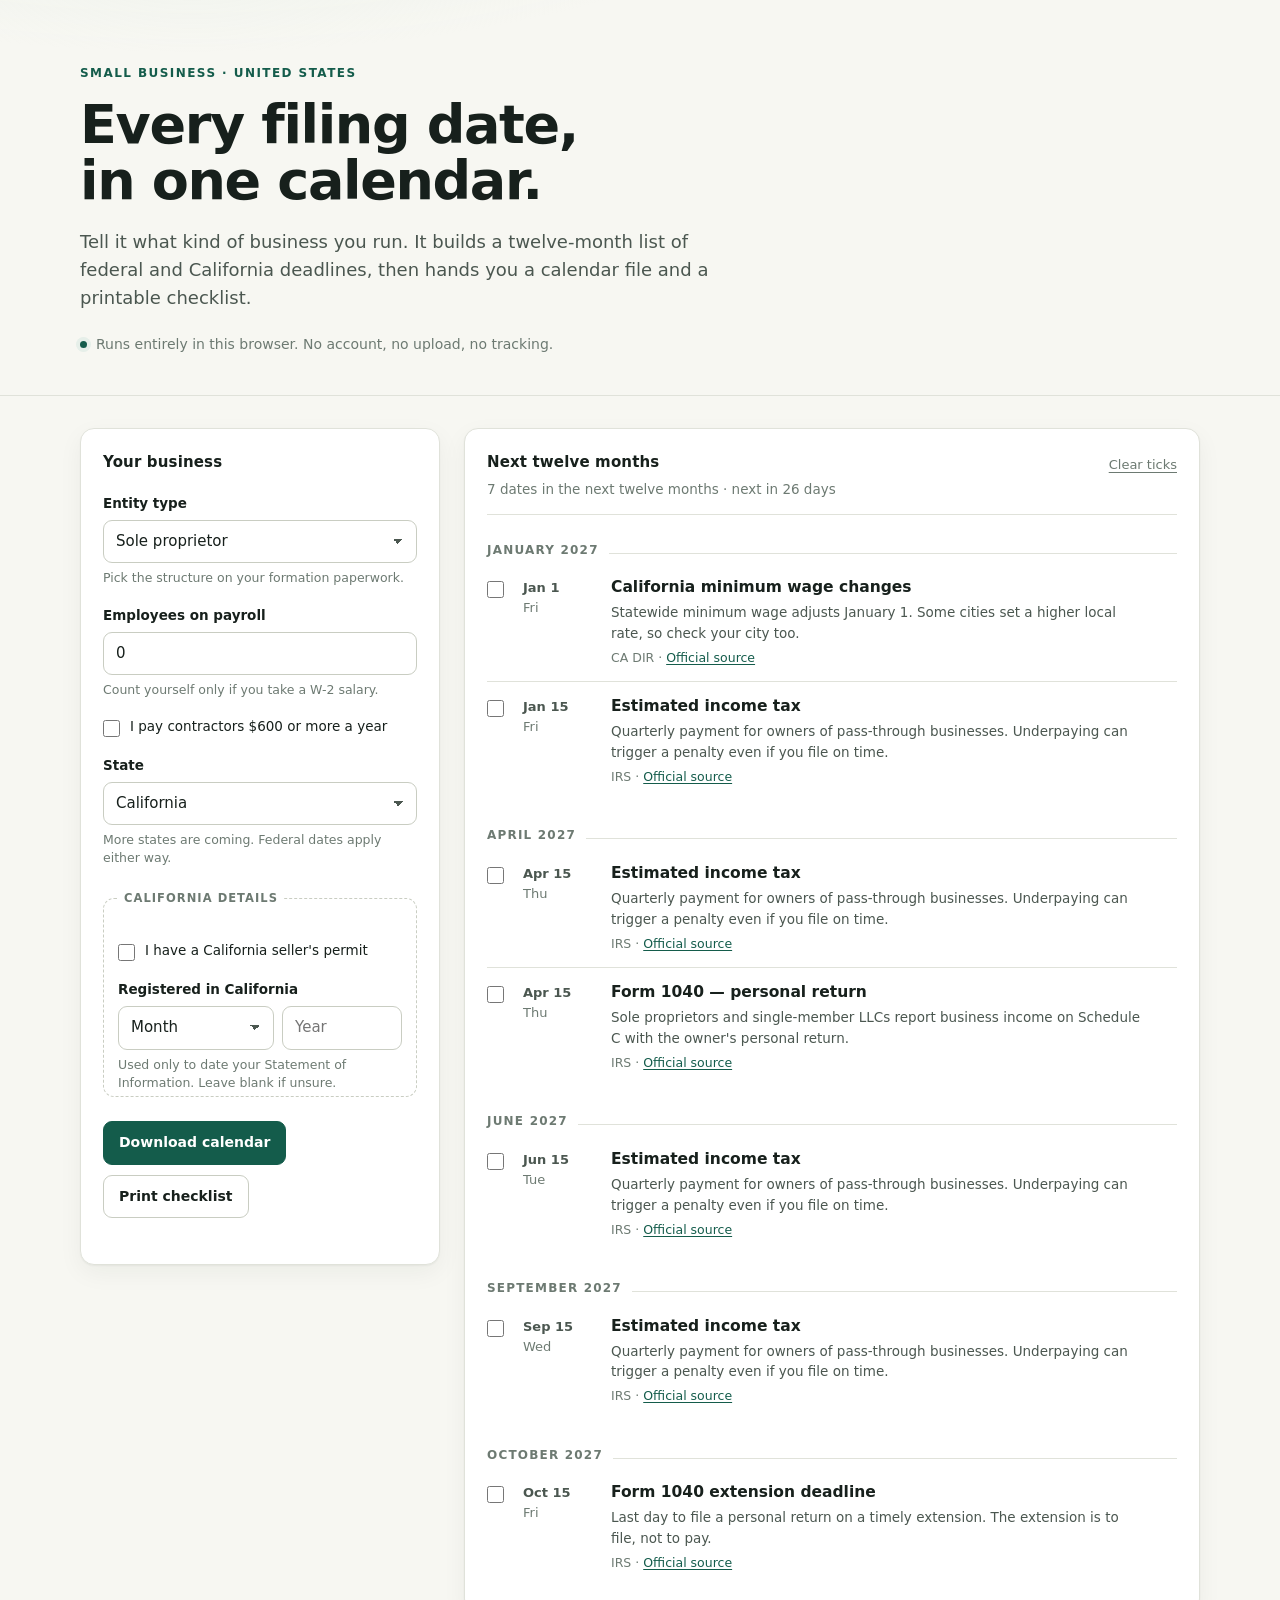
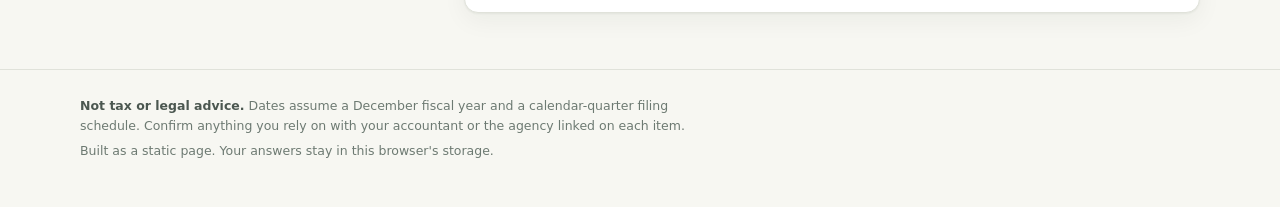
==== index.html @ 642ac3b4 "Deadline calendar: US federal and California filing dates" ====
<!doctype html>
<html lang="en">
<head>
  <meta charset="utf-8">
  <meta name="viewport" content="width=device-width, initial-scale=1">
  <meta name="color-scheme" content="light">
  <title>Deadline Calendar — US business filing dates</title>
  <meta name="description" content="Answer a few questions and get every US federal and California filing deadline for the next twelve months as a calendar file and a printable checklist. Runs entirely in your browser.">
  <link rel="icon" href="data:image/svg+xml,<svg xmlns='http://www.w3.org/2000/svg' viewBox='0 0 32 32'><rect width='32' height='32' rx='7' fill='%23145c4b'/><rect x='8' y='10' width='16' height='14' rx='2' fill='none' stroke='%23f7f7f2' stroke-width='2'/><path d='M8 15h16M12 8v4M20 8v4' stroke='%23f7f7f2' stroke-width='2'/></svg>">
  <link rel="stylesheet" href="styles.css">
</head>
<body>
  <a class="skip" href="#results">Skip to results</a>

  <header class="masthead">
    <div class="wrap">
      <p class="eyebrow">Small business · United States</p>
      <h1>Every filing date,<br>in one calendar.</h1>
      <p class="lede">
        Tell it what kind of business you run. It builds a twelve-month list of federal
        and California deadlines, then hands you a calendar file and a printable checklist.
      </p>
      <p class="privacy">
        <span class="dot" aria-hidden="true"></span>
        Runs entirely in this browser. No account, no upload, no tracking.
      </p>
    </div>
  </header>

  <main class="wrap layout">
    <form class="panel form" id="profile" autocomplete="off">
      <h2 class="panel__title">Your business</h2>

      <div class="field">
        <label for="entity">Entity type</label>
        <select id="entity" name="entity">
          <option value="sole">Sole proprietor</option>
          <option value="smllc">Single-member LLC</option>
          <option value="llc">Multi-member LLC</option>
          <option value="partnership">Partnership</option>
          <option value="scorp">S corporation</option>
          <option value="ccorp">C corporation</option>
          <option value="nonprofit">Nonprofit</option>
        </select>
        <p class="hint">Pick the structure on your formation paperwork.</p>
      </div>

      <div class="field">
        <label for="employees">Employees on payroll</label>
        <input id="employees" name="employees" type="number" min="0" max="100000" step="1" value="0" inputmode="numeric">
        <p class="hint">Count yourself only if you take a W-2 salary.</p>
      </div>

      <div class="field field--check">
        <input id="contractors" name="contractors" type="checkbox">
        <label for="contractors">I pay contractors $600 or more a year</label>
      </div>

      <div class="field">
        <label for="state">State</label>
        <select id="state" name="state">
          <option value="CA">California</option>
          <option value="none">Federal only</option>
        </select>
        <p class="hint">More states are coming. Federal dates apply either way.</p>
      </div>

      <fieldset class="sub" id="ca-fields">
        <legend>California details</legend>

        <div class="field field--check">
          <input id="salesTax" name="salesTax" type="checkbox">
          <label for="salesTax">I have a California seller's permit</label>
        </div>

        <div class="field">
          <label for="caMonth">Registered in California</label>
          <div class="pair">
            <select id="caMonth" name="caMonth">
              <option value="">Month</option>
            </select>
            <input id="caYear" name="caYear" type="number" min="1900" max="2100" step="1" placeholder="Year" inputmode="numeric">
          </div>
          <p class="hint">Used only to date your Statement of Information. Leave blank if unsure.</p>
        </div>
      </fieldset>

      <div class="actions">
        <button class="btn btn--primary" type="button" id="download">Download calendar</button>
        <button class="btn" type="button" id="print">Print checklist</button>
      </div>
      <p class="fineprint" id="form-note"></p>
    </form>

    <section class="panel results" id="results" aria-live="polite" tabindex="-1">
      <div class="results__head">
        <div>
          <h2 class="panel__title">Next twelve months</h2>
          <p class="count" id="count">—</p>
        </div>
        <button class="linkbtn" type="button" id="clear">Clear ticks</button>
      </div>
      <div id="list"></div>
    </section>
  </main>

  <footer class="foot">
    <div class="wrap">
      <p>
        <strong>Not tax or legal advice.</strong> Dates assume a December fiscal year and a
        calendar-quarter filing schedule. Confirm anything you rely on with your accountant
        or the agency linked on each item.
      </p>
      <p class="foot__meta">Built as a static page. Your answers stay in this browser's storage.</p>
    </div>
  </footer>

  <script src="rules.js"></script>
  <script src="ics.js"></script>
  <script src="app.js"></script>
</body>
</html>
---- styles.css ----
:root {
  --ink: #17201c;
  --ink-soft: #4b5750;
  --ink-faint: #6d7a72;
  --paper: #f7f7f2;
  --card: #ffffff;
  --line: #e0e2da;
  --line-strong: #c9cdc2;
  --accent: #145c4b;
  --accent-soft: #e6efe9;
  --warn: #8a4b12;
  --radius: 14px;
  --shadow: 0 1px 2px rgba(23, 32, 28, 0.05), 0 8px 24px rgba(23, 32, 28, 0.05);
}

* {
  box-sizing: border-box;
}

html {
  -webkit-text-size-adjust: 100%;
}

body {
  margin: 0;
  background: var(--paper);
  color: var(--ink);
  font-family: ui-sans-serif, system-ui, -apple-system, "Segoe UI", Roboto, Helvetica, Arial, sans-serif;
  font-size: 16px;
  line-height: 1.55;
  -webkit-font-smoothing: antialiased;
}

.wrap {
  width: min(1120px, 100% - 40px);
  margin-inline: auto;
}

.skip {
  position: absolute;
  left: -9999px;
  top: 12px;
  background: var(--ink);
  color: var(--paper);
  padding: 10px 16px;
  border-radius: 8px;
  z-index: 20;
}

.skip:focus {
  left: 12px;
}

/* Masthead */

.masthead {
  padding: 64px 0 40px;
  border-bottom: 1px solid var(--line);
  background:
    radial-gradient(900px 300px at 15% -40%, #e7efe8 0%, transparent 70%),
    var(--paper);
}

.eyebrow {
  margin: 0 0 14px;
  font-size: 12px;
  font-weight: 650;
  letter-spacing: 0.12em;
  text-transform: uppercase;
  color: var(--accent);
}

h1 {
  margin: 0;
  font-size: clamp(34px, 5.6vw, 54px);
  line-height: 1.05;
  letter-spacing: -0.025em;
  font-weight: 640;
}

.lede {
  max-width: 58ch;
  margin: 18px 0 0;
  font-size: 18px;
  color: var(--ink-soft);
}

.privacy {
  display: flex;
  align-items: center;
  gap: 9px;
  margin: 22px 0 0;
  font-size: 14px;
  color: var(--ink-faint);
}

.dot {
  width: 7px;
  height: 7px;
  border-radius: 50%;
  background: var(--accent);
  box-shadow: 0 0 0 4px var(--accent-soft);
}

/* Layout */

.layout {
  display: grid;
  grid-template-columns: minmax(300px, 360px) minmax(0, 1fr);
  gap: 24px;
  padding: 32px 0 56px;
  align-items: start;
}

.panel {
  background: var(--card);
  border: 1px solid var(--line);
  border-radius: var(--radius);
  box-shadow: var(--shadow);
}

.panel__title {
  margin: 0;
  font-size: 15px;
  font-weight: 650;
  letter-spacing: 0.01em;
}

/* Form */

.form {
  padding: 22px;
  position: sticky;
  top: 20px;
}

.field {
  margin-top: 18px;
}

.field label {
  display: block;
  font-size: 13.5px;
  font-weight: 600;
  margin-bottom: 6px;
}

.field--check {
  display: flex;
  align-items: flex-start;
  gap: 10px;
  margin-top: 18px;
}

.field--check input {
  width: 17px;
  height: 17px;
  margin: 3px 0 0;
  accent-color: var(--accent);
  flex: none;
}

.field--check label {
  margin: 0;
  font-weight: 500;
  line-height: 1.4;
}

select,
input[type="number"] {
  width: 100%;
  min-height: 42px;
  padding: 9px 12px;
  border: 1px solid var(--line-strong);
  border-radius: 9px;
  background: #fff;
  color: var(--ink);
  font: inherit;
  font-size: 15px;
}

select {
  appearance: none;
  background-image: linear-gradient(45deg, transparent 50%, var(--ink-soft) 50%),
    linear-gradient(135deg, var(--ink-soft) 50%, transparent 50%);
  background-position: calc(100% - 18px) 18px, calc(100% - 13px) 18px;
  background-size: 5px 5px, 5px 5px;
  background-repeat: no-repeat;
  padding-right: 34px;
}

select:focus-visible,
input:focus-visible,
button:focus-visible,
a:focus-visible {
  outline: 2px solid var(--accent);
  outline-offset: 2px;
}

.hint {
  margin: 6px 0 0;
  font-size: 12.5px;
  color: var(--ink-faint);
  line-height: 1.45;
}

.pair {
  display: grid;
  grid-template-columns: 1.3fr 1fr;
  gap: 8px;
}

.sub {
  margin: 22px 0 0;
  padding: 16px 14px 4px;
  border: 1px dashed var(--line-strong);
  border-radius: 11px;
}

.sub legend {
  padding: 0 6px;
  font-size: 11.5px;
  font-weight: 650;
  letter-spacing: 0.09em;
  text-transform: uppercase;
  color: var(--ink-faint);
}

.sub[hidden] {
  display: none;
}

.actions {
  display: flex;
  flex-wrap: wrap;
  gap: 10px;
  margin-top: 24px;
}

.btn {
  appearance: none;
  border: 1px solid var(--line-strong);
  background: #fff;
  color: var(--ink);
  font: inherit;
  font-size: 14px;
  font-weight: 600;
  padding: 10px 15px;
  border-radius: 9px;
  cursor: pointer;
  transition: background 140ms ease, border-color 140ms ease, opacity 140ms ease;
}

.btn:hover {
  background: #f2f4ef;
}

.btn--primary {
  background: var(--accent);
  border-color: var(--accent);
  color: #fff;
}

.btn--primary:hover {
  background: #0f4a3c;
}

.btn:disabled {
  opacity: 0.45;
  cursor: not-allowed;
}

.fineprint {
  margin: 12px 0 0;
  font-size: 12px;
  color: var(--ink-faint);
  min-height: 1em;
}

/* Results */

.results {
  padding: 22px 22px 26px;
}

.results__head {
  display: flex;
  align-items: flex-start;
  justify-content: space-between;
  gap: 16px;
  padding-bottom: 14px;
  border-bottom: 1px solid var(--line);
}

.count {
  margin: 4px 0 0;
  font-size: 13.5px;
  color: var(--ink-faint);
}

.linkbtn {
  background: none;
  border: 0;
  padding: 4px 0;
  font: inherit;
  font-size: 13px;
  color: var(--ink-faint);
  text-decoration: underline;
  text-underline-offset: 3px;
  cursor: pointer;
}

.linkbtn:hover {
  color: var(--ink);
}

.month {
  margin-top: 26px;
}

.month__head {
  display: flex;
  align-items: baseline;
  gap: 10px;
  margin: 0 0 4px;
  font-size: 12px;
  font-weight: 650;
  letter-spacing: 0.1em;
  text-transform: uppercase;
  color: var(--ink-faint);
}

.month__head::after {
  content: "";
  flex: 1;
  height: 1px;
  background: var(--line);
}

.items {
  list-style: none;
  margin: 0;
  padding: 0;
}

.item {
  display: grid;
  grid-template-columns: 22px 74px minmax(0, 1fr);
  gap: 0 14px;
  padding: 14px 0;
  border-bottom: 1px solid var(--line);
}

.item:last-child {
  border-bottom: 0;
}

.item input {
  width: 17px;
  height: 17px;
  margin: 4px 0 0;
  accent-color: var(--accent);
}

.item__date {
  font-variant-numeric: tabular-nums;
  font-size: 13px;
  font-weight: 600;
  color: var(--ink-soft);
  padding-top: 1px;
}

.item__date span {
  display: block;
  font-weight: 500;
  color: var(--ink-faint);
}

.item__body h3 {
  margin: 0;
  font-size: 15.5px;
  font-weight: 620;
  line-height: 1.35;
}

.item__body p {
  margin: 4px 0 0;
  font-size: 13.5px;
  color: var(--ink-soft);
  max-width: 62ch;
}

.item__meta {
  font-size: 12.5px !important;
  color: var(--ink-faint) !important;
}

.item__meta a {
  color: var(--accent);
  text-underline-offset: 2px;
}

.item--done .item__body h3 {
  text-decoration: line-through;
  color: var(--ink-faint);
}

.item--done .item__body p,
.item--done .item__date {
  opacity: 0.55;
}

.empty {
  padding: 34px 4px;
  color: var(--ink-faint);
  font-size: 14px;
  max-width: 50ch;
}

.empty strong {
  display: block;
  color: var(--ink);
  font-size: 15px;
  margin-bottom: 4px;
}

/* Footer */

.foot {
  border-top: 1px solid var(--line);
  padding: 26px 0 40px;
  font-size: 12.5px;
  color: var(--ink-faint);
}

.foot p {
  margin: 0 0 6px;
  max-width: 78ch;
}

.foot strong {
  color: var(--ink-soft);
}

.foot__meta {
  margin-top: 12px;
}

/* Responsive */

@media (max-width: 880px) {
  .layout {
    grid-template-columns: 1fr;
    padding-top: 24px;
  }

  .form {
    position: static;
  }

  .masthead {
    padding: 44px 0 30px;
  }
}

@media (max-width: 520px) {
  .wrap {
    width: min(1120px, 100% - 28px);
  }

  .item {
    grid-template-columns: 20px minmax(0, 1fr);
    gap: 2px 12px;
  }

  .item input {
    grid-row: 1 / span 2;
  }

  .item__date {
    grid-column: 2;
    font-size: 12px;
  }

  .item__date span {
    display: inline;
    margin-left: 6px;
  }

  .item__body {
    grid-column: 2;
  }
}

/* Print */

@media print {
  :root {
    --paper: #fff;
  }

  body {
    background: #fff;
    font-size: 11pt;
  }

  .masthead {
    padding: 0 0 12pt;
    background: none;
    border-bottom: 1.5pt solid #000;
  }

  h1 {
    font-size: 20pt;
  }

  .lede,
  .privacy,
  .form,
  .linkbtn,
  .actions,
  .skip,
  .foot__meta {
    display: none !important;
  }

  .layout {
    display: block;
    padding: 0;
  }

  .panel {
    border: 0;
    box-shadow: none;
    border-radius: 0;
    padding: 0;
  }

  .results__head {
    margin-top: 12pt;
  }

  .item {
    break-inside: avoid;
    border-bottom: 0.5pt solid #bbb;
    padding: 6pt 0;
    grid-template-columns: 14pt 62pt minmax(0, 1fr);
  }

  .item input {
    appearance: none;
    border: 1pt solid #000;
    width: 11pt;
    height: 11pt;
    margin-top: 3pt;
  }

  .month {
    margin-top: 14pt;
    break-after: avoid;
  }

  .item__body p {
    font-size: 9pt;
    color: #333;
  }

  .item__meta a {
    color: #333;
    text-decoration: none;
  }

  a[href]::after {
    content: "";
  }

  .foot {
    border-top: 1pt solid #000;
    color: #333;
    font-size: 8.5pt;
    padding-top: 8pt;
  }

  .results {
    padding: 0;
  }
}
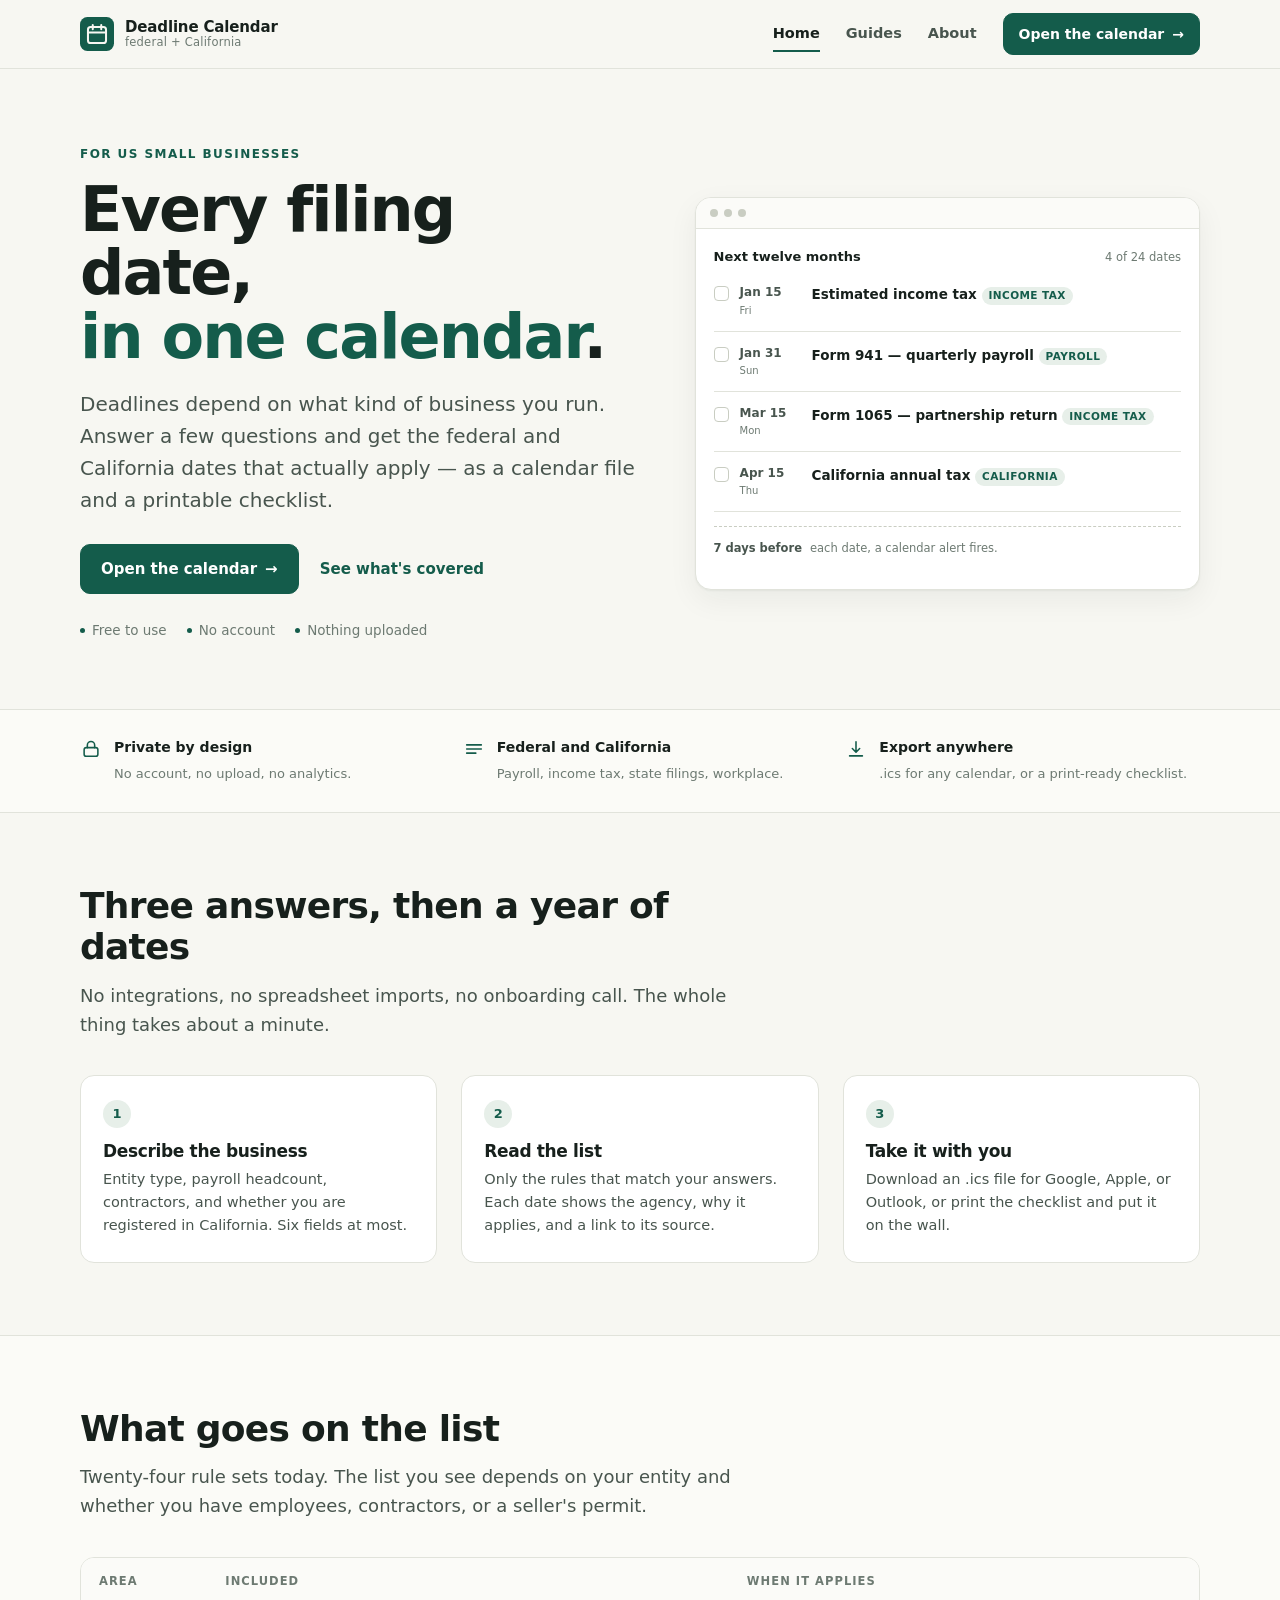
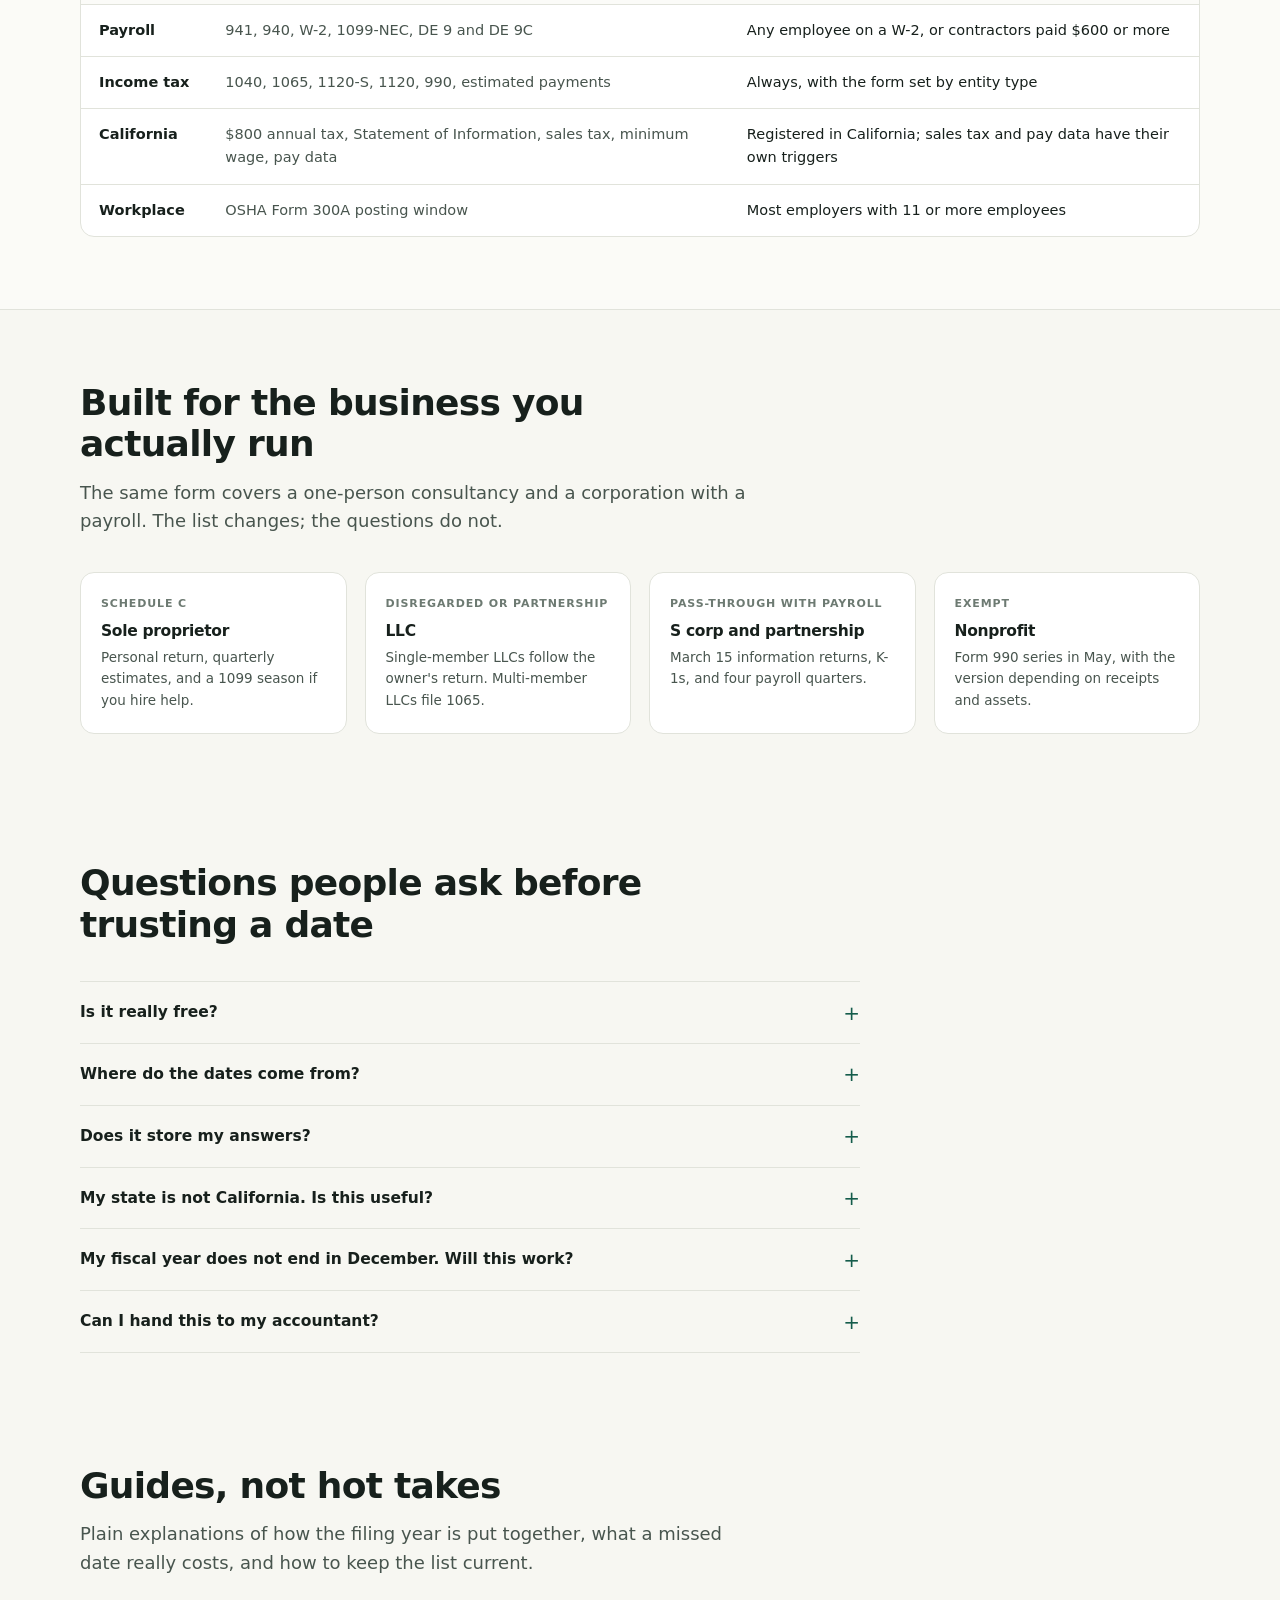
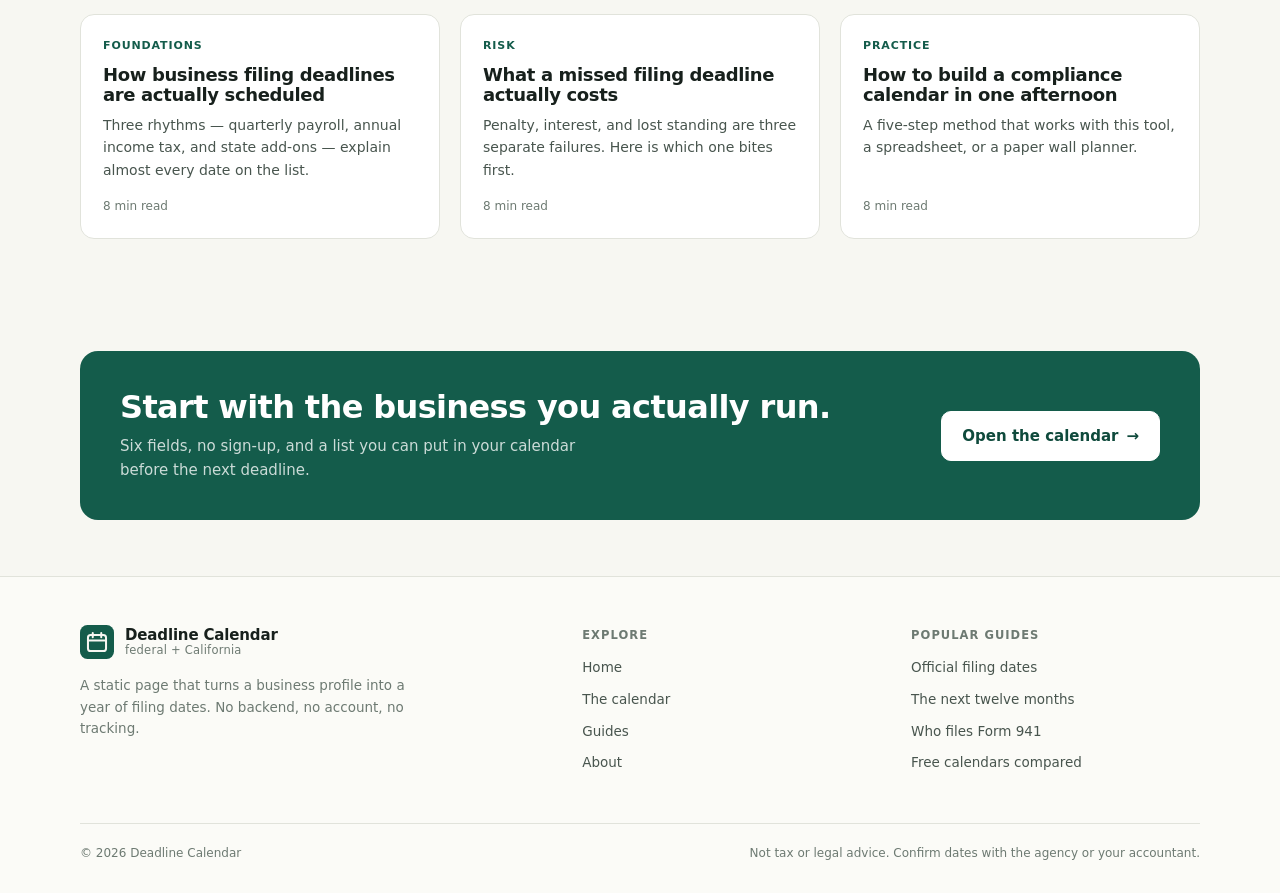
==== commit 74620b5a: "Add marketing site, guides, sitemap and feed Move the tool to /app/ and put a homepage, about page a" ====
--- a/index.html
+++ b/index.html
@@ -4,119 +4,372 @@
   <meta charset="utf-8">
   <meta name="viewport" content="width=device-width, initial-scale=1">
   <meta name="color-scheme" content="light">
-  <title>Deadline Calendar — US business filing dates</title>
-  <meta name="description" content="Answer a few questions and get every US federal and California filing deadline for the next twelve months as a calendar file and a printable checklist. Runs entirely in your browser.">
-  <link rel="icon" href="data:image/svg+xml,<svg xmlns='http://www.w3.org/2000/svg' viewBox='0 0 32 32'><rect width='32' height='32' rx='7' fill='%23145c4b'/><rect x='8' y='10' width='16' height='14' rx='2' fill='none' stroke='%23f7f7f2' stroke-width='2'/><path d='M8 15h16M12 8v4M20 8v4' stroke='%23f7f7f2' stroke-width='2'/></svg>">
-  <link rel="stylesheet" href="styles.css">
+  <title>Deadline Calendar — every US business filing date in one place</title>
+  <meta name="description" content="Federal and California filing deadlines that match your entity type, payroll, and state registrations. Export an .ics calendar or print a checklist. Free, no account, nothing uploaded.">
+  <link rel="canonical" href="https://vj-madhu-dath.github.io/deadline-calendar/">
+  <meta property="og:type" content="website">
+  <meta property="og:title" content="Deadline Calendar — every US business filing date in one place">
+  <meta property="og:description" content="Tell it what kind of business you run and get the federal and California deadlines that actually apply, as a calendar file and a printable checklist.">
+  <meta property="og:url" content="https://vj-madhu-dath.github.io/deadline-calendar/">
+  <meta name="twitter:card" content="summary">
+  <link rel="icon" href="assets/favicon.svg" type="image/svg+xml">
+  <link rel="stylesheet" href="assets/site.css">
+  <script type="application/ld+json">
+    {
+      "@context": "https://schema.org",
+      "@type": "SoftwareApplication",
+      "name": "Deadline Calendar",
+      "url": "https://vj-madhu-dath.github.io/deadline-calendar/",
+      "applicationCategory": "BusinessApplication",
+      "operatingSystem": "Any modern web browser",
+      "description": "Builds a twelve-month list of US federal and California business filing deadlines from a short business profile, then exports an .ics calendar or a printable checklist.",
+      "offers": { "@type": "Offer", "price": "0", "priceCurrency": "USD" },
+      "featureList": "Federal payroll deadlines, federal income tax deadlines, California annual tax and Statement of Information, sales tax, OSHA 300A, .ics export, print checklist"
+    }
+  </script>
 </head>
 <body>
-  <a class="skip" href="#results">Skip to results</a>
-
-  <header class="masthead">
-    <div class="wrap">
-      <p class="eyebrow">Small business · United States</p>
-      <h1>Every filing date,<br>in one calendar.</h1>
-      <p class="lede">
-        Tell it what kind of business you run. It builds a twelve-month list of federal
-        and California deadlines, then hands you a calendar file and a printable checklist.
-      </p>
-      <p class="privacy">
-        <span class="dot" aria-hidden="true"></span>
-        Runs entirely in this browser. No account, no upload, no tracking.
-      </p>
+  <a class="skip-link" href="#main">Skip to content</a>
+
+  <header class="site-header">
+    <div class="wrap site-header__inner">
+      <a class="site-brand" href="index.html" aria-label="Deadline Calendar home">
+        <span class="brand-mark" aria-hidden="true">
+          <svg viewBox="0 0 32 32"><rect width="32" height="32" rx="7" fill="#145c4b"/><rect x="7.5" y="9.5" width="17" height="15" rx="2.5" fill="none" stroke="#f7f7f2" stroke-width="1.9"/><path d="M7.5 14.5h17M12 7.5v4M20 7.5v4" stroke="#f7f7f2" stroke-width="1.9" stroke-linecap="round"/></svg>
+        </span>
+        <span class="brand-text">
+          <span class="brand-name">Deadline Calendar</span>
+          <span class="brand-sub">federal + California</span>
+        </span>
+      </a>
+
+      <button class="nav-toggle" type="button" aria-expanded="false" aria-controls="site-nav">
+        <span class="nav-toggle__icon" aria-hidden="true"><span></span><span></span></span>
+        Menu
+      </button>
+
+      <nav class="site-nav" id="site-nav" aria-label="Main">
+        <a class="site-nav__link" href="index.html" aria-current="page">Home</a>
+        <a class="site-nav__link" href="blog/index.html">Guides</a>
+        <a class="site-nav__link" href="about.html">About</a>
+        <a class="btn btn--primary btn--small" href="app/">Open the calendar <span class="btn__arrow" aria-hidden="true">→</span></a>
+      </nav>
     </div>
   </header>
 
-  <main class="wrap layout">
-    <form class="panel form" id="profile" autocomplete="off">
-      <h2 class="panel__title">Your business</h2>
-
-      <div class="field">
-        <label for="entity">Entity type</label>
-        <select id="entity" name="entity">
-          <option value="sole">Sole proprietor</option>
-          <option value="smllc">Single-member LLC</option>
-          <option value="llc">Multi-member LLC</option>
-          <option value="partnership">Partnership</option>
-          <option value="scorp">S corporation</option>
-          <option value="ccorp">C corporation</option>
-          <option value="nonprofit">Nonprofit</option>
-        </select>
-        <p class="hint">Pick the structure on your formation paperwork.</p>
-      </div>
-
-      <div class="field">
-        <label for="employees">Employees on payroll</label>
-        <input id="employees" name="employees" type="number" min="0" max="100000" step="1" value="0" inputmode="numeric">
-        <p class="hint">Count yourself only if you take a W-2 salary.</p>
-      </div>
-
-      <div class="field field--check">
-        <input id="contractors" name="contractors" type="checkbox">
-        <label for="contractors">I pay contractors $600 or more a year</label>
-      </div>
-
-      <div class="field">
-        <label for="state">State</label>
-        <select id="state" name="state">
-          <option value="CA">California</option>
-          <option value="none">Federal only</option>
-        </select>
-        <p class="hint">More states are coming. Federal dates apply either way.</p>
-      </div>
-
-      <fieldset class="sub" id="ca-fields">
-        <legend>California details</legend>
-
-        <div class="field field--check">
-          <input id="salesTax" name="salesTax" type="checkbox">
-          <label for="salesTax">I have a California seller's permit</label>
-        </div>
-
-        <div class="field">
-          <label for="caMonth">Registered in California</label>
-          <div class="pair">
-            <select id="caMonth" name="caMonth">
-              <option value="">Month</option>
-            </select>
-            <input id="caYear" name="caYear" type="number" min="1900" max="2100" step="1" placeholder="Year" inputmode="numeric">
-          </div>
-          <p class="hint">Used only to date your Statement of Information. Leave blank if unsure.</p>
-        </div>
-      </fieldset>
-
-      <div class="actions">
-        <button class="btn btn--primary" type="button" id="download">Download calendar</button>
-        <button class="btn" type="button" id="print">Print checklist</button>
-      </div>
-      <p class="fineprint" id="form-note"></p>
-    </form>
-
-    <section class="panel results" id="results" aria-live="polite" tabindex="-1">
-      <div class="results__head">
-        <div>
-          <h2 class="panel__title">Next twelve months</h2>
-          <p class="count" id="count">—</p>
-        </div>
-        <button class="linkbtn" type="button" id="clear">Clear ticks</button>
-      </div>
-      <div id="list"></div>
+  <main id="main">
+    <section aria-label="Introduction">
+      <div class="wrap">
+        <div class="hero">
+          <div class="hero__copy">
+            <p class="eyebrow">For US small businesses</p>
+            <h1 class="display">Every filing date,<br><em>in one calendar</em>.</h1>
+            <p class="lede">Deadlines depend on what kind of business you run. Answer a few questions and get the federal and California dates that actually apply — as a calendar file and a printable checklist.</p>
+            <div class="hero__actions">
+              <a class="btn btn--primary" href="app/">Open the calendar <span class="btn__arrow" aria-hidden="true">→</span></a>
+              <a class="btn btn--ghost" href="#coverage">See what's covered</a>
+            </div>
+            <ul class="hero__assurance">
+              <li>Free to use</li>
+              <li>No account</li>
+              <li>Nothing uploaded</li>
+            </ul>
+          </div>
+
+          <div class="hero__visual">
+            <div class="window" role="img" aria-label="Example deadline list showing an estimated tax payment, Form 941, a partnership return, and the California annual tax.">
+              <div class="window__bar" aria-hidden="true"><span></span><span></span><span></span></div>
+              <div class="window__body">
+                <div class="window__head">
+                  <span class="window__title">Next twelve months</span>
+                  <span class="window__count">4 of 24 dates</span>
+                </div>
+
+                <div class="window__row">
+                  <span class="window__box" aria-hidden="true"></span>
+                  <span class="window__date">Jan 15<small>Fri</small></span>
+                  <span class="window__label">Estimated income tax
+                    <span class="window__tag">Income tax</span>
+                  </span>
+                </div>
+
+                <div class="window__row">
+                  <span class="window__box" aria-hidden="true"></span>
+                  <span class="window__date">Jan 31<small>Sun</small></span>
+                  <span class="window__label">Form 941 — quarterly payroll
+                    <span class="window__tag">Payroll</span>
+                  </span>
+                </div>
+
+                <div class="window__row">
+                  <span class="window__box" aria-hidden="true"></span>
+                  <span class="window__date">Mar 15<small>Mon</small></span>
+                  <span class="window__label">Form 1065 — partnership return
+                    <span class="window__tag">Income tax</span>
+                  </span>
+                </div>
+
+                <div class="window__row">
+                  <span class="window__box" aria-hidden="true"></span>
+                  <span class="window__date">Apr 15<small>Thu</small></span>
+                  <span class="window__label">California annual tax
+                    <span class="window__tag">California</span>
+                  </span>
+                </div>
+
+                <p class="window__note"><b>7 days before</b> each date, a calendar alert fires.</p>
+              </div>
+            </div>
+          </div>
+        </div>
+      </div>
+    </section>
+
+    <section class="trust-strip" aria-label="At a glance">
+      <div class="wrap">
+        <div class="trust-strip__inner">
+          <div class="trust-item">
+            <svg viewBox="0 0 24 24" fill="none" aria-hidden="true"><rect x="4.5" y="10.5" width="15" height="9.5" rx="2.4" stroke="currentColor" stroke-width="1.7"/><path d="M8 10.5V7.8a4 4 0 0 1 8 0v2.7" stroke="currentColor" stroke-width="1.7" stroke-linecap="round"/></svg>
+            <div>
+              <strong>Private by design</strong>
+              <span>No account, no upload, no analytics.</span>
+            </div>
+          </div>
+          <div class="trust-item">
+            <svg viewBox="0 0 24 24" fill="none" aria-hidden="true"><path d="M4 7.5h16M4 12h16M4 16.5h10" stroke="currentColor" stroke-width="1.7" stroke-linecap="round"/></svg>
+            <div>
+              <strong>Federal and California</strong>
+              <span>Payroll, income tax, state filings, workplace.</span>
+            </div>
+          </div>
+          <div class="trust-item">
+            <svg viewBox="0 0 24 24" fill="none" aria-hidden="true"><path d="M12 4v11M8 11.5l4 4 4-4M5 19.5h14" stroke="currentColor" stroke-width="1.7" stroke-linecap="round" stroke-linejoin="round"/></svg>
+            <div>
+              <strong>Export anywhere</strong>
+              <span>.ics for any calendar, or a print-ready checklist.</span>
+            </div>
+          </div>
+        </div>
+      </div>
+    </section>
+
+    <section class="section" id="how-it-works">
+      <div class="wrap">
+        <div class="section-head">
+          <h2>Three answers, then a year of dates</h2>
+          <p class="section-lede">No integrations, no spreadsheet imports, no onboarding call. The whole thing takes about a minute.</p>
+        </div>
+        <div class="steps">
+          <div class="step">
+            <h3>Describe the business</h3>
+            <p>Entity type, payroll headcount, contractors, and whether you are registered in California. Six fields at most.</p>
+          </div>
+          <div class="step">
+            <h3>Read the list</h3>
+            <p>Only the rules that match your answers. Each date shows the agency, why it applies, and a link to its source.</p>
+          </div>
+          <div class="step">
+            <h3>Take it with you</h3>
+            <p>Download an .ics file for Google, Apple, or Outlook, or print the checklist and put it on the wall.</p>
+          </div>
+        </div>
+      </div>
+    </section>
+
+    <section class="section section--sunk" id="coverage">
+      <div class="wrap">
+        <div class="section-head">
+          <h2>What goes on the list</h2>
+          <p class="section-lede">Twenty-four rule sets today. The list you see depends on your entity and whether you have employees, contractors, or a seller's permit.</p>
+        </div>
+
+        <div class="table-scroll">
+          <table class="coverage">
+            <thead>
+              <tr>
+                <th scope="col">Area</th>
+                <th scope="col">Included</th>
+                <th scope="col">When it applies</th>
+              </tr>
+            </thead>
+            <tbody>
+              <tr>
+                <td>Payroll</td>
+                <td>941, 940, W-2, 1099-NEC, DE 9 and DE 9C</td>
+                <td>Any employee on a W-2, or contractors paid $600 or more</td>
+              </tr>
+              <tr>
+                <td>Income tax</td>
+                <td>1040, 1065, 1120-S, 1120, 990, estimated payments</td>
+                <td>Always, with the form set by entity type</td>
+              </tr>
+              <tr>
+                <td>California</td>
+                <td>$800 annual tax, Statement of Information, sales tax, minimum wage, pay data</td>
+                <td>Registered in California; sales tax and pay data have their own triggers</td>
+              </tr>
+              <tr>
+                <td>Workplace</td>
+                <td>OSHA Form 300A posting window</td>
+                <td>Most employers with 11 or more employees</td>
+              </tr>
+            </tbody>
+          </table>
+        </div>
+      </div>
+    </section>
+
+    <section class="section">
+      <div class="wrap">
+        <div class="section-head">
+          <h2>Built for the business you actually run</h2>
+          <p class="section-lede">The same form covers a one-person consultancy and a corporation with a payroll. The list changes; the questions do not.</p>
+        </div>
+        <div class="card-grid">
+          <div class="card">
+            <span class="card__kicker">Schedule C</span>
+            <h3>Sole proprietor</h3>
+            <p>Personal return, quarterly estimates, and a 1099 season if you hire help.</p>
+          </div>
+          <div class="card">
+            <span class="card__kicker">Disregarded or partnership</span>
+            <h3>LLC</h3>
+            <p>Single-member LLCs follow the owner's return. Multi-member LLCs file 1065.</p>
+          </div>
+          <div class="card">
+            <span class="card__kicker">Pass-through with payroll</span>
+            <h3>S corp and partnership</h3>
+            <p>March 15 information returns, K-1s, and four payroll quarters.</p>
+          </div>
+          <div class="card">
+            <span class="card__kicker">Exempt</span>
+            <h3>Nonprofit</h3>
+            <p>Form 990 series in May, with the version depending on receipts and assets.</p>
+          </div>
+        </div>
+      </div>
+    </section>
+
+    <section class="section section--tight">
+      <div class="wrap">
+        <div class="section-head">
+          <h2>Questions people ask before trusting a date</h2>
+        </div>
+        <div class="faq">
+          <details>
+            <summary>Is it really free?</summary>
+            <p>Yes. No account, no trial, no paid tier waiting behind a button. The page is static, so there is nothing to bill for.</p>
+          </details>
+          <details>
+            <summary>Where do the dates come from?</summary>
+            <p>Each rule is written against the agency's own published page — IRS, EDD, CDTFA, FTB, the Secretary of State, or OSHA — and every item links to it. The rules live in one JavaScript file in the public repository, so they can be read and corrected.</p>
+          </details>
+          <details>
+            <summary>Does it store my answers?</summary>
+            <p>In your browser's local storage, so the form is still filled in next time. Nothing is sent anywhere. Clearing site data clears it.</p>
+          </details>
+          <details>
+            <summary>My state is not California. Is this useful?</summary>
+            <p>Switch the state to "Federal only" and you get the federal payroll and income tax dates, which apply everywhere. Other states are not covered yet and the page says so rather than guessing.</p>
+          </details>
+          <details>
+            <summary>My fiscal year does not end in December. Will this work?</summary>
+            <p>Not properly. The date rules assume a calendar year and a calendar-quarter filing schedule. Use the list as a starting point and confirm the shifted dates with your accountant.</p>
+          </details>
+          <details>
+            <summary>Can I hand this to my accountant?</summary>
+            <p>That is the point of the export. Download the .ics and send it, or print the checklist and mark what is already done. Both carry the agency and source link for each date.</p>
+          </details>
+        </div>
+      </div>
+    </section>
+
+    <section class="section section--tight">
+      <div class="wrap">
+        <div class="section-head">
+          <h2>Guides, not hot takes</h2>
+          <p class="section-lede">Plain explanations of how the filing year is put together, what a missed date really costs, and how to keep the list current.</p>
+        </div>
+        <div class="post-grid">
+          <a class="post-card" href="blog/how-business-filing-deadlines-work.html">
+            <span class="post-card__kicker">Foundations</span>
+            <h3>How business filing deadlines are actually scheduled</h3>
+            <p>Three rhythms — quarterly payroll, annual income tax, and state add-ons — explain almost every date on the list.</p>
+            <span class="post-card__meta">8 min read</span>
+          </a>
+          <a class="post-card" href="blog/what-a-missed-filing-deadline-costs.html">
+            <span class="post-card__kicker">Risk</span>
+            <h3>What a missed filing deadline actually costs</h3>
+            <p>Penalty, interest, and lost standing are three separate failures. Here is which one bites first.</p>
+            <span class="post-card__meta">8 min read</span>
+          </a>
+          <a class="post-card" href="blog/how-to-build-a-compliance-calendar.html">
+            <span class="post-card__kicker">Practice</span>
+            <h3>How to build a compliance calendar in one afternoon</h3>
+            <p>A five-step method that works with this tool, a spreadsheet, or a paper wall planner.</p>
+            <span class="post-card__meta">8 min read</span>
+          </a>
+        </div>
+      </div>
+    </section>
+
+    <section class="section section--tight">
+      <div class="wrap">
+        <div class="cta-band">
+          <div>
+            <h2>Start with the business you actually run.</h2>
+            <p>Six fields, no sign-up, and a list you can put in your calendar before the next deadline.</p>
+          </div>
+          <a class="btn" href="app/">Open the calendar <span class="btn__arrow" aria-hidden="true">→</span></a>
+        </div>
+      </div>
     </section>
   </main>
 
-  <footer class="foot">
+  <footer class="site-footer">
     <div class="wrap">
-      <p>
-        <strong>Not tax or legal advice.</strong> Dates assume a December fiscal year and a
-        calendar-quarter filing schedule. Confirm anything you rely on with your accountant
-        or the agency linked on each item.
-      </p>
-      <p class="foot__meta">Built as a static page. Your answers stay in this browser's storage.</p>
+      <div class="site-footer__inner">
+        <div class="site-footer__brand">
+          <a class="site-brand" href="index.html" aria-label="Deadline Calendar home">
+            <span class="brand-mark" aria-hidden="true">
+              <svg viewBox="0 0 32 32"><rect width="32" height="32" rx="7" fill="#145c4b"/><rect x="7.5" y="9.5" width="17" height="15" rx="2.5" fill="none" stroke="#f7f7f2" stroke-width="1.9"/><path d="M7.5 14.5h17M12 7.5v4M20 7.5v4" stroke="#f7f7f2" stroke-width="1.9" stroke-linecap="round"/></svg>
+            </span>
+            <span class="brand-text">
+              <span class="brand-name">Deadline Calendar</span>
+              <span class="brand-sub">federal + California</span>
+            </span>
+          </a>
+          <p>A static page that turns a business profile into a year of filing dates. No backend, no account, no tracking.</p>
+        </div>
+
+        <div class="site-footer__col">
+          <h2>Explore</h2>
+          <ul>
+            <li><a href="index.html">Home</a></li>
+            <li><a href="app/">The calendar</a></li>
+            <li><a href="blog/index.html">Guides</a></li>
+            <li><a href="about.html">About</a></li>
+          </ul>
+        </div>
+
+        <div class="site-footer__col">
+          <h2>Popular guides</h2>
+          <ul>
+            <li><a href="blog/where-to-find-official-filing-dates.html">Official filing dates</a></li>
+            <li><a href="blog/when-the-next-twelve-months-of-deadlines-land.html">The next twelve months</a></li>
+            <li><a href="blog/who-has-to-file-form-941.html">Who files Form 941</a></li>
+            <li><a href="blog/best-free-compliance-calendars.html">Free calendars compared</a></li>
+          </ul>
+        </div>
+      </div>
+
+      <div class="site-footer__base">
+        <span>© <span data-year>2026</span> Deadline Calendar</span>
+        <span>Not tax or legal advice. Confirm dates with the agency or your accountant.</span>
+      </div>
     </div>
   </footer>
 
-  <script src="rules.js"></script>
-  <script src="ics.js"></script>
-  <script src="app.js"></script>
+  <script src="assets/site.js" defer></script>
 </body>
 </html>
--- a/assets/site.css
+++ b/assets/site.css
@@ -0,0 +1,1317 @@
+:root {
+  --ink: #17201c;
+  --ink-soft: #48554e;
+  --ink-faint: #6d7a72;
+  --paper: #f7f7f2;
+  --card: #ffffff;
+  --line: #e1e3db;
+  --line-strong: #c9cdc2;
+  --accent: #145c4b;
+  --accent-dark: #0f4a3c;
+  --accent-soft: #e7efe9;
+  --warm: #8a4b12;
+  --warm-soft: #f6ece0;
+  --radius: 14px;
+  --shadow: 0 1px 2px rgba(23, 32, 28, 0.05), 0 10px 30px rgba(23, 32, 28, 0.06);
+  --measure: 68ch;
+}
+
+* {
+  box-sizing: border-box;
+}
+
+html {
+  -webkit-text-size-adjust: 100%;
+  scroll-behavior: smooth;
+}
+
+@media (prefers-reduced-motion: reduce) {
+  html {
+    scroll-behavior: auto;
+  }
+}
+
+body {
+  margin: 0;
+  background: var(--paper);
+  color: var(--ink);
+  font-family: ui-sans-serif, system-ui, -apple-system, "Segoe UI", Roboto, Helvetica, Arial, sans-serif;
+  font-size: 17px;
+  line-height: 1.6;
+  -webkit-font-smoothing: antialiased;
+}
+
+img,
+svg {
+  max-width: 100%;
+}
+
+a {
+  color: var(--accent);
+  text-underline-offset: 3px;
+  text-decoration-thickness: 1px;
+}
+
+a:hover {
+  color: var(--accent-dark);
+}
+
+h1,
+h2,
+h3,
+h4 {
+  line-height: 1.15;
+  letter-spacing: -0.02em;
+  font-weight: 640;
+  margin: 0;
+}
+
+p {
+  margin: 0 0 1em;
+}
+
+.wrap {
+  width: min(1120px, 100% - 40px);
+  margin-inline: auto;
+}
+
+.skip-link {
+  position: absolute;
+  left: -9999px;
+  top: 10px;
+  background: var(--ink);
+  color: var(--paper);
+  padding: 10px 16px;
+  border-radius: 8px;
+  z-index: 50;
+}
+
+.skip-link:focus {
+  left: 10px;
+  color: var(--paper);
+}
+
+:focus-visible {
+  outline: 2px solid var(--accent);
+  outline-offset: 3px;
+}
+
+/* Buttons */
+
+.btn {
+  display: inline-flex;
+  align-items: center;
+  gap: 8px;
+  padding: 12px 20px;
+  border-radius: 10px;
+  border: 1px solid var(--line-strong);
+  background: #fff;
+  color: var(--ink);
+  font-size: 15px;
+  font-weight: 620;
+  text-decoration: none;
+  transition: background 140ms ease, border-color 140ms ease, transform 140ms ease;
+}
+
+.btn:hover {
+  background: #f1f3ee;
+  color: var(--ink);
+}
+
+.btn--primary {
+  background: var(--accent);
+  border-color: var(--accent);
+  color: #fff;
+}
+
+.btn--primary:hover {
+  background: var(--accent-dark);
+  border-color: var(--accent-dark);
+  color: #fff;
+}
+
+.btn--ghost {
+  background: transparent;
+  border-color: transparent;
+  padding-inline: 6px;
+  color: var(--accent);
+}
+
+.btn--ghost:hover {
+  background: transparent;
+  color: var(--accent-dark);
+  text-decoration: underline;
+}
+
+.btn--small {
+  padding: 9px 15px;
+  font-size: 14px;
+}
+
+.btn__arrow {
+  transition: transform 140ms ease;
+}
+
+.btn:hover .btn__arrow {
+  transform: translateX(2px);
+}
+
+/* Header */
+
+.site-header {
+  position: sticky;
+  top: 0;
+  z-index: 30;
+  background: rgba(247, 247, 242, 0.92);
+  backdrop-filter: blur(10px);
+  border-bottom: 1px solid var(--line);
+}
+
+.site-header__inner {
+  display: flex;
+  align-items: center;
+  justify-content: space-between;
+  gap: 20px;
+  min-height: 68px;
+}
+
+.site-brand {
+  display: flex;
+  align-items: center;
+  gap: 11px;
+  text-decoration: none;
+  color: var(--ink);
+}
+
+.brand-mark {
+  display: grid;
+  place-items: center;
+  width: 34px;
+  height: 34px;
+  flex: none;
+}
+
+.brand-mark svg {
+  width: 34px;
+  height: 34px;
+  display: block;
+}
+
+.brand-text {
+  display: flex;
+  flex-direction: column;
+  line-height: 1.2;
+}
+
+.brand-name {
+  font-size: 15px;
+  font-weight: 650;
+  letter-spacing: -0.01em;
+}
+
+.brand-sub {
+  font-size: 11.5px;
+  color: var(--ink-faint);
+  letter-spacing: 0.02em;
+}
+
+.site-nav {
+  display: flex;
+  align-items: center;
+  gap: 26px;
+}
+
+.site-nav__link {
+  color: var(--ink-soft);
+  text-decoration: none;
+  font-size: 14.5px;
+  font-weight: 550;
+  padding: 6px 0;
+}
+
+.site-nav__link:hover {
+  color: var(--ink);
+}
+
+.site-nav__link[aria-current="page"] {
+  color: var(--ink);
+  box-shadow: inset 0 -2px 0 var(--accent);
+}
+
+.nav-toggle {
+  display: none;
+  align-items: center;
+  gap: 8px;
+  background: none;
+  border: 1px solid var(--line-strong);
+  border-radius: 9px;
+  padding: 8px 12px;
+  font: inherit;
+  font-size: 14px;
+  color: var(--ink);
+  cursor: pointer;
+}
+
+.nav-toggle__icon {
+  display: inline-flex;
+  flex-direction: column;
+  gap: 4px;
+  width: 15px;
+}
+
+.nav-toggle__icon span {
+  height: 1.5px;
+  background: currentColor;
+  border-radius: 2px;
+}
+
+/* Type */
+
+.eyebrow {
+  margin: 0 0 14px;
+  font-size: 12px;
+  font-weight: 650;
+  letter-spacing: 0.12em;
+  text-transform: uppercase;
+  color: var(--accent);
+}
+
+.display {
+  font-size: clamp(38px, 5.8vw, 62px);
+  letter-spacing: -0.03em;
+  line-height: 1.02;
+}
+
+.display em {
+  font-style: normal;
+  color: var(--accent);
+}
+
+.lede {
+  font-size: clamp(17px, 1.6vw, 20px);
+  color: var(--ink-soft);
+  max-width: 54ch;
+  margin: 20px 0 0;
+}
+
+.section-lede {
+  font-size: 18px;
+  color: var(--ink-soft);
+  max-width: 60ch;
+  margin: 14px 0 0;
+}
+
+/* Hero */
+
+.hero {
+  display: grid;
+  grid-template-columns: minmax(0, 1.05fr) minmax(0, 0.95fr);
+  gap: 56px;
+  align-items: center;
+  padding: 76px 0 68px;
+}
+
+.hero__actions {
+  display: flex;
+  flex-wrap: wrap;
+  align-items: center;
+  gap: 14px;
+  margin-top: 28px;
+}
+
+.hero__assurance {
+  display: flex;
+  flex-wrap: wrap;
+  gap: 8px 20px;
+  margin: 26px 0 0;
+  padding: 0;
+  list-style: none;
+  font-size: 13.5px;
+  color: var(--ink-faint);
+}
+
+.hero__assurance li {
+  display: flex;
+  align-items: center;
+  gap: 7px;
+}
+
+.hero__assurance li::before {
+  content: "";
+  width: 5px;
+  height: 5px;
+  border-radius: 50%;
+  background: var(--accent);
+}
+
+.hero__visual {
+  position: relative;
+}
+
+/* Window mock */
+
+.window {
+  background: var(--card);
+  border: 1px solid var(--line);
+  border-radius: 16px;
+  box-shadow: var(--shadow);
+  overflow: hidden;
+}
+
+.window__bar {
+  display: flex;
+  align-items: center;
+  gap: 6px;
+  padding: 11px 14px;
+  border-bottom: 1px solid var(--line);
+  background: #fbfbf8;
+}
+
+.window__bar span {
+  width: 8px;
+  height: 8px;
+  border-radius: 50%;
+  background: var(--line-strong);
+}
+
+.window__body {
+  padding: 18px 18px 20px;
+}
+
+.window__head {
+  display: flex;
+  align-items: baseline;
+  justify-content: space-between;
+  gap: 12px;
+  margin-bottom: 4px;
+}
+
+.window__title {
+  font-size: 13px;
+  font-weight: 650;
+}
+
+.window__count {
+  font-size: 11.5px;
+  color: var(--ink-faint);
+}
+
+.window__row {
+  display: grid;
+  grid-template-columns: 16px 62px minmax(0, 1fr);
+  gap: 10px;
+  align-items: start;
+  padding: 12px 0;
+  border-bottom: 1px solid var(--line);
+}
+
+.window__row:last-child {
+  border-bottom: 0;
+  padding-bottom: 0;
+}
+
+.window__box {
+  width: 15px;
+  height: 15px;
+  border: 1.5px solid var(--line-strong);
+  border-radius: 4px;
+  margin-top: 3px;
+}
+
+.window__date {
+  font-size: 12px;
+  font-weight: 620;
+  color: var(--ink-soft);
+  font-variant-numeric: tabular-nums;
+}
+
+.window__date small {
+  display: block;
+  font-weight: 500;
+  color: var(--ink-faint);
+}
+
+.window__label {
+  font-size: 13.5px;
+  font-weight: 600;
+  line-height: 1.3;
+}
+
+.window__tag {
+  display: inline-block;
+  margin-top: 4px;
+  font-size: 10.5px;
+  font-weight: 600;
+  letter-spacing: 0.04em;
+  text-transform: uppercase;
+  color: var(--accent);
+  background: var(--accent-soft);
+  padding: 2px 7px;
+  border-radius: 999px;
+}
+
+.window__note {
+  display: flex;
+  align-items: center;
+  gap: 8px;
+  margin-top: 14px;
+  padding-top: 12px;
+  border-top: 1px dashed var(--line-strong);
+  font-size: 11.5px;
+  color: var(--ink-faint);
+}
+
+.window__note b {
+  color: var(--ink-soft);
+  font-weight: 600;
+}
+
+/* Trust strip */
+
+.trust-strip {
+  border-block: 1px solid var(--line);
+  background: #fbfbf7;
+}
+
+.trust-strip__inner {
+  display: grid;
+  grid-template-columns: repeat(3, 1fr);
+  gap: 28px;
+  padding: 26px 0;
+}
+
+.trust-item {
+  display: flex;
+  gap: 12px;
+  align-items: flex-start;
+}
+
+.trust-item svg {
+  width: 22px;
+  height: 22px;
+  flex: none;
+  color: var(--accent);
+  margin-top: 2px;
+}
+
+.trust-item strong {
+  display: block;
+  font-size: 14px;
+  font-weight: 650;
+}
+
+.trust-item span {
+  font-size: 13px;
+  color: var(--ink-faint);
+}
+
+/* Sections */
+
+.section {
+  padding: 72px 0;
+}
+
+.section--tight {
+  padding: 56px 0;
+}
+
+.section--sunk {
+  background: #fbfbf7;
+  border-block: 1px solid var(--line);
+}
+
+.section-head {
+  max-width: 62ch;
+  margin-bottom: 36px;
+}
+
+.section-head h2 {
+  font-size: clamp(26px, 3.2vw, 36px);
+}
+
+/* Steps */
+
+.steps {
+  display: grid;
+  grid-template-columns: repeat(3, 1fr);
+  gap: 24px;
+  counter-reset: step;
+}
+
+.step {
+  position: relative;
+  padding: 24px 22px;
+  background: var(--card);
+  border: 1px solid var(--line);
+  border-radius: var(--radius);
+}
+
+.step::before {
+  counter-increment: step;
+  content: counter(step);
+  display: grid;
+  place-items: center;
+  width: 28px;
+  height: 28px;
+  border-radius: 50%;
+  background: var(--accent-soft);
+  color: var(--accent);
+  font-size: 13px;
+  font-weight: 700;
+  margin-bottom: 14px;
+}
+
+.step h3 {
+  font-size: 17px;
+  margin-bottom: 6px;
+}
+
+.step p {
+  margin: 0;
+  font-size: 14.5px;
+  color: var(--ink-soft);
+}
+
+/* Coverage table */
+
+.table-scroll {
+  overflow-x: auto;
+  border: 1px solid var(--line);
+  border-radius: var(--radius);
+  background: var(--card);
+}
+
+table.coverage {
+  width: 100%;
+  border-collapse: collapse;
+  font-size: 14.5px;
+  min-width: 560px;
+}
+
+table.coverage th,
+table.coverage td {
+  text-align: left;
+  padding: 14px 18px;
+  border-bottom: 1px solid var(--line);
+  vertical-align: top;
+}
+
+table.coverage thead th {
+  font-size: 11.5px;
+  text-transform: uppercase;
+  letter-spacing: 0.09em;
+  color: var(--ink-faint);
+  background: #fbfbf8;
+  font-weight: 650;
+}
+
+table.coverage tbody tr:last-child td {
+  border-bottom: 0;
+}
+
+table.coverage td:first-child {
+  font-weight: 620;
+  white-space: nowrap;
+}
+
+table.coverage td:nth-child(2) {
+  color: var(--ink-soft);
+}
+
+/* Cards */
+
+.card-grid {
+  display: grid;
+  grid-template-columns: repeat(4, 1fr);
+  gap: 18px;
+}
+
+.card {
+  padding: 22px 20px;
+  background: var(--card);
+  border: 1px solid var(--line);
+  border-radius: var(--radius);
+}
+
+.card h3 {
+  font-size: 15.5px;
+  margin-bottom: 6px;
+}
+
+.card p {
+  margin: 0;
+  font-size: 13.5px;
+  color: var(--ink-soft);
+}
+
+.card__kicker {
+  display: block;
+  font-size: 11px;
+  letter-spacing: 0.08em;
+  text-transform: uppercase;
+  color: var(--ink-faint);
+  margin-bottom: 10px;
+  font-weight: 650;
+}
+
+/* FAQ */
+
+.faq {
+  max-width: 780px;
+  border-top: 1px solid var(--line);
+}
+
+.faq details {
+  border-bottom: 1px solid var(--line);
+  padding: 18px 0;
+}
+
+.faq summary {
+  cursor: pointer;
+  font-weight: 620;
+  font-size: 15.5px;
+  list-style: none;
+  display: flex;
+  justify-content: space-between;
+  gap: 16px;
+  align-items: center;
+}
+
+.faq summary::-webkit-details-marker {
+  display: none;
+}
+
+.faq summary::after {
+  content: "+";
+  color: var(--accent);
+  font-size: 20px;
+  font-weight: 400;
+  line-height: 1;
+  flex: none;
+}
+
+.faq details[open] summary::after {
+  content: "−";
+}
+
+.faq p {
+  margin: 12px 0 0;
+  font-size: 14.5px;
+  color: var(--ink-soft);
+  max-width: 64ch;
+}
+
+/* CTA band */
+
+.cta-band {
+  display: grid;
+  grid-template-columns: minmax(0, 1.4fr) auto;
+  gap: 28px;
+  align-items: center;
+  padding: 38px 40px;
+  background: var(--accent);
+  color: #fff;
+  border-radius: 18px;
+}
+
+.cta-band h2 {
+  font-size: clamp(24px, 3vw, 32px);
+  color: #fff;
+}
+
+.cta-band p {
+  margin: 8px 0 0;
+  color: rgba(255, 255, 255, 0.78);
+  font-size: 15px;
+  max-width: 50ch;
+}
+
+.cta-band .btn {
+  background: #fff;
+  border-color: #fff;
+  color: var(--accent-dark);
+}
+
+.cta-band .btn:hover {
+  background: #f0f5f1;
+  color: var(--accent-dark);
+}
+
+/* Post cards */
+
+.post-grid {
+  display: grid;
+  grid-template-columns: repeat(3, 1fr);
+  gap: 20px;
+}
+
+.post-card {
+  display: flex;
+  flex-direction: column;
+  padding: 22px;
+  background: var(--card);
+  border: 1px solid var(--line);
+  border-radius: var(--radius);
+  text-decoration: none;
+  color: inherit;
+  transition: border-color 140ms ease, transform 140ms ease, box-shadow 140ms ease;
+}
+
+.post-card:hover {
+  border-color: var(--line-strong);
+  transform: translateY(-2px);
+  box-shadow: var(--shadow);
+  color: inherit;
+}
+
+.post-card__kicker {
+  font-size: 11px;
+  font-weight: 650;
+  letter-spacing: 0.08em;
+  text-transform: uppercase;
+  color: var(--accent);
+  margin-bottom: 10px;
+}
+
+.post-card h3 {
+  font-size: 18px;
+  margin-bottom: 8px;
+}
+
+.post-card p {
+  font-size: 14px;
+  color: var(--ink-soft);
+  margin: 0 0 16px;
+}
+
+.post-card__meta {
+  margin-top: auto;
+  font-size: 12px;
+  color: var(--ink-faint);
+}
+
+/* Blog index */
+
+.blog-hero {
+  padding: 62px 0 44px;
+  border-bottom: 1px solid var(--line);
+}
+
+.blog-hero h1 {
+  font-size: clamp(34px, 5vw, 52px);
+}
+
+.blog-hero__grid {
+  display: grid;
+  grid-template-columns: minmax(0, 1.2fr) minmax(0, 1fr);
+  gap: 40px;
+  align-items: end;
+}
+
+.featured-post {
+  display: grid;
+  grid-template-columns: minmax(0, 1.1fr) minmax(0, 0.9fr);
+  gap: 36px;
+  align-items: center;
+  padding: 34px;
+  margin-top: 44px;
+  background: var(--card);
+  border: 1px solid var(--line);
+  border-radius: 18px;
+  box-shadow: var(--shadow);
+}
+
+.featured-post h2 {
+  font-size: clamp(24px, 2.8vw, 32px);
+  margin-bottom: 12px;
+}
+
+.featured-post h2 a {
+  color: inherit;
+  text-decoration: none;
+}
+
+.featured-post h2 a:hover {
+  color: var(--accent);
+}
+
+.featured-post p {
+  color: var(--ink-soft);
+  font-size: 15.5px;
+}
+
+.featured-post__meta {
+  font-size: 12.5px;
+  color: var(--ink-faint);
+  margin-top: 18px;
+}
+
+.featured-post__art {
+  border-radius: 12px;
+  background: linear-gradient(150deg, #e7efe9 0%, #f4f1e8 55%, #e9eef5 100%);
+  min-height: 210px;
+  display: grid;
+  place-items: center;
+  padding: 22px;
+}
+
+.mini-cal {
+  width: 100%;
+  max-width: 240px;
+  background: #fff;
+  border: 1px solid var(--line);
+  border-radius: 10px;
+  padding: 14px;
+  box-shadow: 0 8px 20px rgba(23, 32, 28, 0.08);
+}
+
+.mini-cal__row {
+  display: flex;
+  justify-content: space-between;
+  gap: 10px;
+  font-size: 11px;
+  padding: 5px 0;
+  border-bottom: 1px solid var(--line);
+  color: var(--ink-soft);
+}
+
+.mini-cal__row:last-child {
+  border-bottom: 0;
+}
+
+.mini-cal__row b {
+  color: var(--ink);
+  font-weight: 600;
+}
+
+/* Article */
+
+.article-header {
+  padding: 56px 0 34px;
+  border-bottom: 1px solid var(--line);
+}
+
+.article-shell {
+  width: min(720px, 100% - 40px);
+  margin-inline: auto;
+}
+
+.article-header h1 {
+  font-size: clamp(30px, 4.4vw, 46px);
+  letter-spacing: -0.025em;
+  margin-top: 4px;
+}
+
+.article-standfirst {
+  font-size: 19px;
+  color: var(--ink-soft);
+  margin: 18px 0 0;
+  max-width: 60ch;
+}
+
+.article-meta {
+  display: flex;
+  flex-wrap: wrap;
+  gap: 8px 20px;
+  margin-top: 22px;
+  font-size: 12.5px;
+  color: var(--ink-faint);
+}
+
+.prose {
+  padding: 40px 0 8px;
+  font-size: 17.5px;
+  line-height: 1.68;
+  color: #232d27;
+}
+
+.prose > p:first-of-type {
+  font-size: 18.5px;
+}
+
+.prose h2 {
+  font-size: clamp(23px, 2.4vw, 28px);
+  margin: 44px 0 14px;
+}
+
+.prose h3 {
+  font-size: 19px;
+  margin: 30px 0 10px;
+}
+
+.prose ul,
+.prose ol {
+  padding-left: 22px;
+  margin: 0 0 1.2em;
+}
+
+.prose li {
+  margin-bottom: 8px;
+}
+
+.prose strong {
+  font-weight: 640;
+}
+
+.prose blockquote {
+  margin: 28px 0;
+  padding: 2px 0 2px 20px;
+  border-left: 3px solid var(--accent);
+  color: var(--ink-soft);
+  font-style: italic;
+}
+
+.prose table {
+  width: 100%;
+  border-collapse: collapse;
+  font-size: 14.5px;
+  margin: 24px 0;
+}
+
+.prose th,
+.prose td {
+  text-align: left;
+  padding: 10px 12px;
+  border-bottom: 1px solid var(--line);
+  vertical-align: top;
+}
+
+.prose thead th {
+  font-size: 11.5px;
+  letter-spacing: 0.07em;
+  text-transform: uppercase;
+  color: var(--ink-faint);
+}
+
+.prose code {
+  font-size: 0.9em;
+  background: #eef1ea;
+  padding: 1px 5px;
+  border-radius: 4px;
+}
+
+.sources {
+  margin: 40px 0 0;
+  padding: 20px 22px;
+  background: #fbfbf7;
+  border: 1px solid var(--line);
+  border-radius: 12px;
+  font-size: 13.5px;
+  color: var(--ink-soft);
+}
+
+.sources h2 {
+  font-size: 12px !important;
+  letter-spacing: 0.09em;
+  text-transform: uppercase;
+  color: var(--ink-faint);
+  margin: 0 0 10px !important;
+}
+
+.sources ul {
+  margin: 0;
+  padding-left: 18px;
+}
+
+.sources li {
+  margin-bottom: 5px;
+}
+
+.post-cta {
+  margin: 44px 0 0;
+  padding: 26px 26px;
+  background: var(--accent-soft);
+  border-radius: 14px;
+}
+
+.post-cta h2 {
+  font-size: 19px;
+  margin: 0 0 6px;
+}
+
+.post-cta p {
+  margin: 0 0 14px;
+  font-size: 14.5px;
+  color: var(--ink-soft);
+}
+
+.post-nav {
+  display: grid;
+  grid-template-columns: 1fr 1fr;
+  gap: 16px;
+  margin: 40px 0 64px;
+  padding-top: 26px;
+  border-top: 1px solid var(--line);
+}
+
+.post-nav a {
+  display: block;
+  padding: 16px 18px;
+  border: 1px solid var(--line);
+  border-radius: 12px;
+  background: var(--card);
+  text-decoration: none;
+  color: inherit;
+}
+
+.post-nav a:hover {
+  border-color: var(--line-strong);
+  color: inherit;
+}
+
+.post-nav small {
+  display: block;
+  font-size: 11px;
+  letter-spacing: 0.08em;
+  text-transform: uppercase;
+  color: var(--ink-faint);
+  margin-bottom: 5px;
+}
+
+.post-nav strong {
+  font-size: 14.5px;
+  font-weight: 620;
+  line-height: 1.35;
+}
+
+.post-nav a:last-child {
+  text-align: right;
+}
+
+/* About */
+
+.about-hero {
+  padding: 62px 0 40px;
+}
+
+.about-body {
+  padding-bottom: 64px;
+}
+
+.about-grid {
+  display: grid;
+  grid-template-columns: minmax(0, 0.85fr) minmax(0, 1.15fr);
+  gap: 48px;
+  align-items: start;
+}
+
+.about-grid .prose {
+  padding-top: 0;
+  font-size: 16.5px;
+}
+
+.fact-list {
+  margin: 0;
+  padding: 0;
+  list-style: none;
+  border-top: 1px solid var(--line);
+}
+
+.fact-list li {
+  padding: 14px 0;
+  border-bottom: 1px solid var(--line);
+  font-size: 14px;
+  color: var(--ink-soft);
+}
+
+.fact-list strong {
+  display: block;
+  color: var(--ink);
+  font-size: 12px;
+  letter-spacing: 0.07em;
+  text-transform: uppercase;
+  margin-bottom: 3px;
+}
+
+/* Footer */
+
+.site-footer {
+  border-top: 1px solid var(--line);
+  background: #fbfbf7;
+  padding: 48px 0 30px;
+  font-size: 14px;
+}
+
+.site-footer__inner {
+  display: grid;
+  grid-template-columns: minmax(0, 1.6fr) 1fr 1fr;
+  gap: 40px;
+}
+
+.site-footer__brand p {
+  margin: 16px 0 0;
+  font-size: 13.5px;
+  color: var(--ink-faint);
+  max-width: 38ch;
+}
+
+.site-footer__col h2 {
+  font-size: 11.5px;
+  letter-spacing: 0.09em;
+  text-transform: uppercase;
+  color: var(--ink-faint);
+  margin: 4px 0 14px;
+}
+
+.site-footer__col ul {
+  margin: 0;
+  padding: 0;
+  list-style: none;
+}
+
+.site-footer__col li {
+  margin-bottom: 9px;
+}
+
+.site-footer__col a {
+  color: var(--ink-soft);
+  text-decoration: none;
+  font-size: 13.5px;
+}
+
+.site-footer__col a:hover {
+  color: var(--ink);
+  text-decoration: underline;
+}
+
+.site-footer__base {
+  display: flex;
+  flex-wrap: wrap;
+  justify-content: space-between;
+  gap: 12px;
+  margin-top: 40px;
+  padding-top: 20px;
+  border-top: 1px solid var(--line);
+  font-size: 12px;
+  color: var(--ink-faint);
+}
+
+/* Responsive */
+
+@media (max-width: 940px) {
+  .hero {
+    grid-template-columns: 1fr;
+    gap: 40px;
+    padding: 52px 0 48px;
+  }
+
+  .hero__visual {
+    max-width: 460px;
+  }
+
+  .card-grid {
+    grid-template-columns: repeat(2, 1fr);
+  }
+
+  .post-grid {
+    grid-template-columns: repeat(2, 1fr);
+  }
+
+  .featured-post {
+    grid-template-columns: 1fr;
+  }
+
+  .featured-post__art {
+    order: -1;
+    min-height: 160px;
+  }
+
+  .about-grid {
+    grid-template-columns: 1fr;
+    gap: 32px;
+  }
+
+  .cta-band {
+    grid-template-columns: 1fr;
+    padding: 30px;
+  }
+}
+
+@media (max-width: 760px) {
+  .site-nav {
+    position: absolute;
+    inset: 68px 0 auto;
+    flex-direction: column;
+    align-items: stretch;
+    gap: 4px;
+    padding: 14px 20px 20px;
+    background: var(--paper);
+    border-bottom: 1px solid var(--line);
+    display: none;
+  }
+
+  .site-nav.is-open {
+    display: flex;
+  }
+
+  .site-nav__link {
+    padding: 10px 0;
+    font-size: 16px;
+  }
+
+  .site-nav .btn {
+    margin-top: 8px;
+    justify-content: center;
+  }
+
+  .nav-toggle {
+    display: inline-flex;
+  }
+
+  .trust-strip__inner {
+    grid-template-columns: 1fr;
+    gap: 18px;
+  }
+
+  .steps {
+    grid-template-columns: 1fr;
+  }
+
+  .blog-hero__grid {
+    grid-template-columns: 1fr;
+    gap: 18px;
+  }
+
+  .post-grid {
+    grid-template-columns: 1fr;
+  }
+
+  .site-footer__inner {
+    grid-template-columns: 1fr 1fr;
+  }
+
+  .site-footer__brand {
+    grid-column: 1 / -1;
+  }
+
+  .post-nav {
+    grid-template-columns: 1fr;
+  }
+
+  .post-nav a:last-child {
+    text-align: left;
+  }
+}
+
+@media (max-width: 520px) {
+  .wrap {
+    width: min(1120px, 100% - 28px);
+  }
+
+  .card-grid {
+    grid-template-columns: 1fr;
+  }
+
+  .hero {
+    padding-top: 40px;
+  }
+
+  .window__row {
+    grid-template-columns: 15px 52px minmax(0, 1fr);
+    gap: 8px;
+  }
+
+  .article-shell {
+    width: min(720px, 100% - 28px);
+  }
+}
